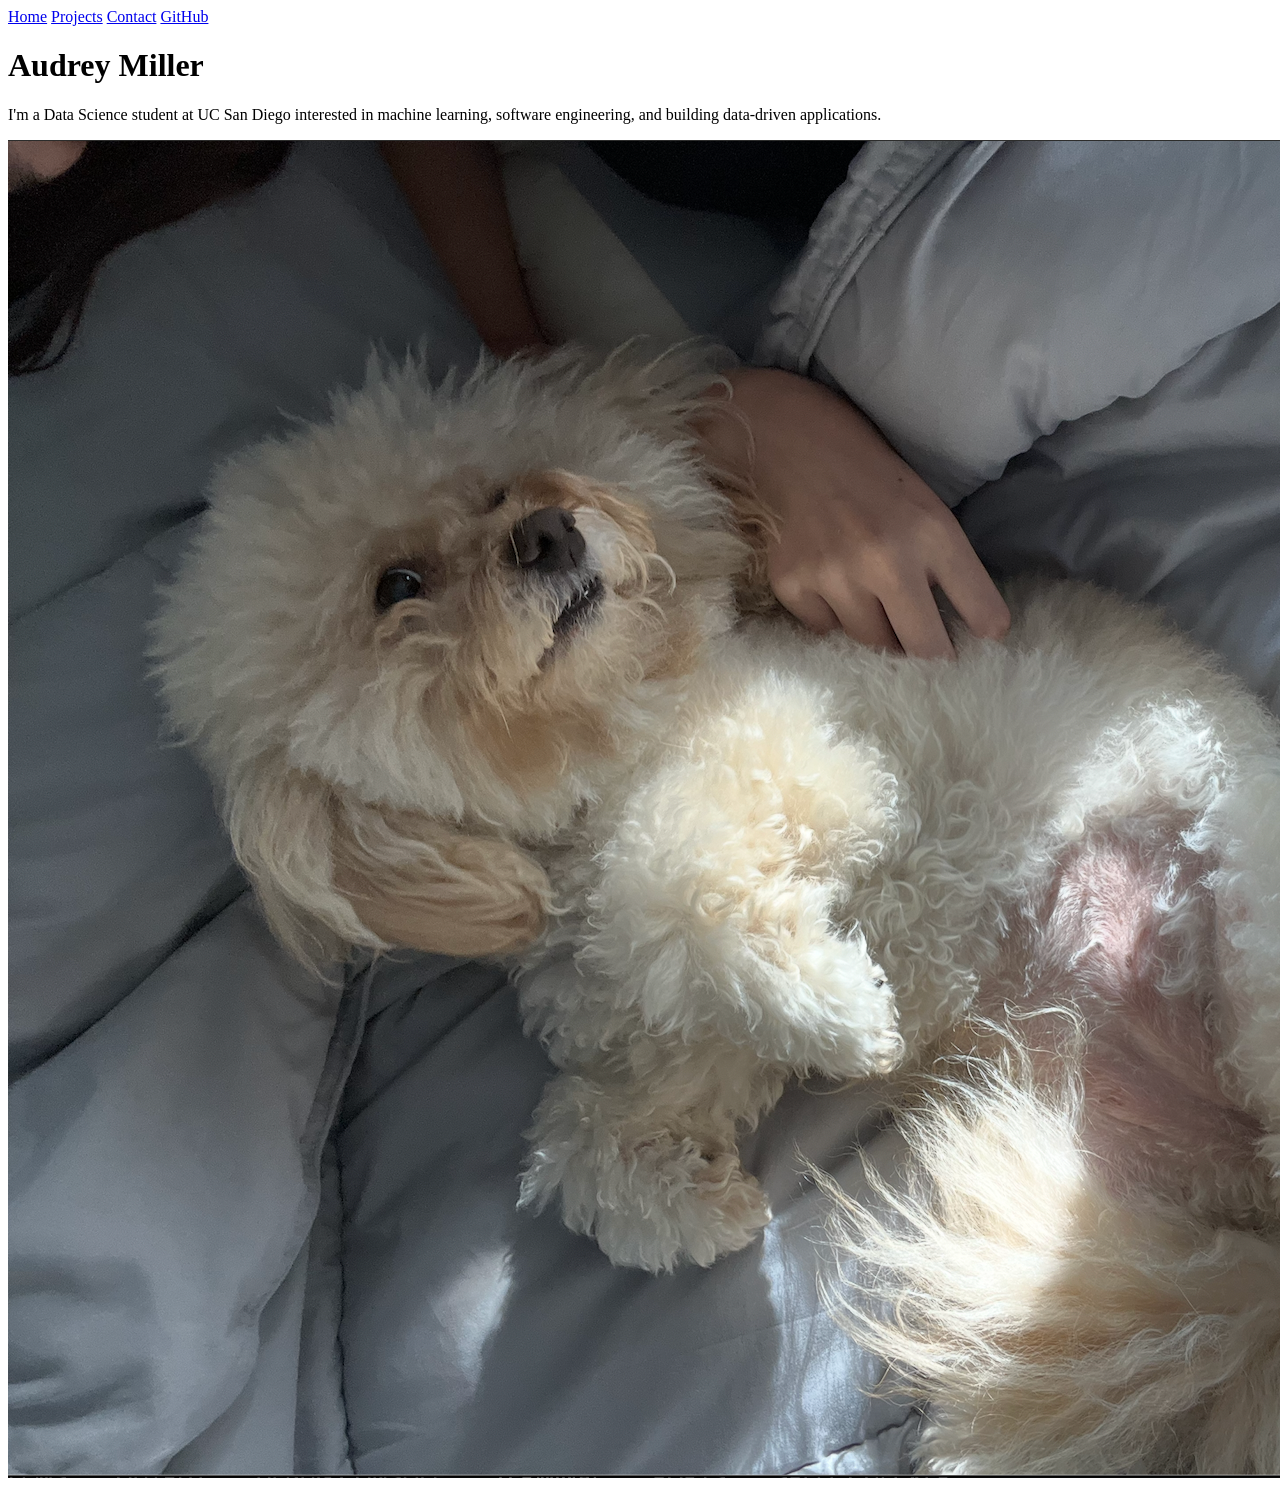
==== index.html @ 48028cb6 "Add projects and contact pages" ====
<!DOCTYPE html>
<html lang="en">
<head>
    <meta charset="UTF-8">
    <meta name="viewport" content="width=device-width, initial-scale=1.0">
    <title>Audrey Miller: Personal site and portfolio</title>
    <link rel="stylesheet" href="style.css">
</head>
<body>
    <nav>
    <a href="index.html">Home</a>
    <a href="projects/">Projects</a>
    <a href="contact/">Contact</a>
    <a href="https://github.com/audreymiller343" target="_blank">GitHub</a>
</nav>
    <h1>Audrey Miller</h1>
    <p>I'm a Data Science student at UC San Diego interested in machine learning, 
        software engineering, and building data-driven applications.</p>
    <img src="images/dog.png" alt="An image of my dog Lilly">
</body>
</html>
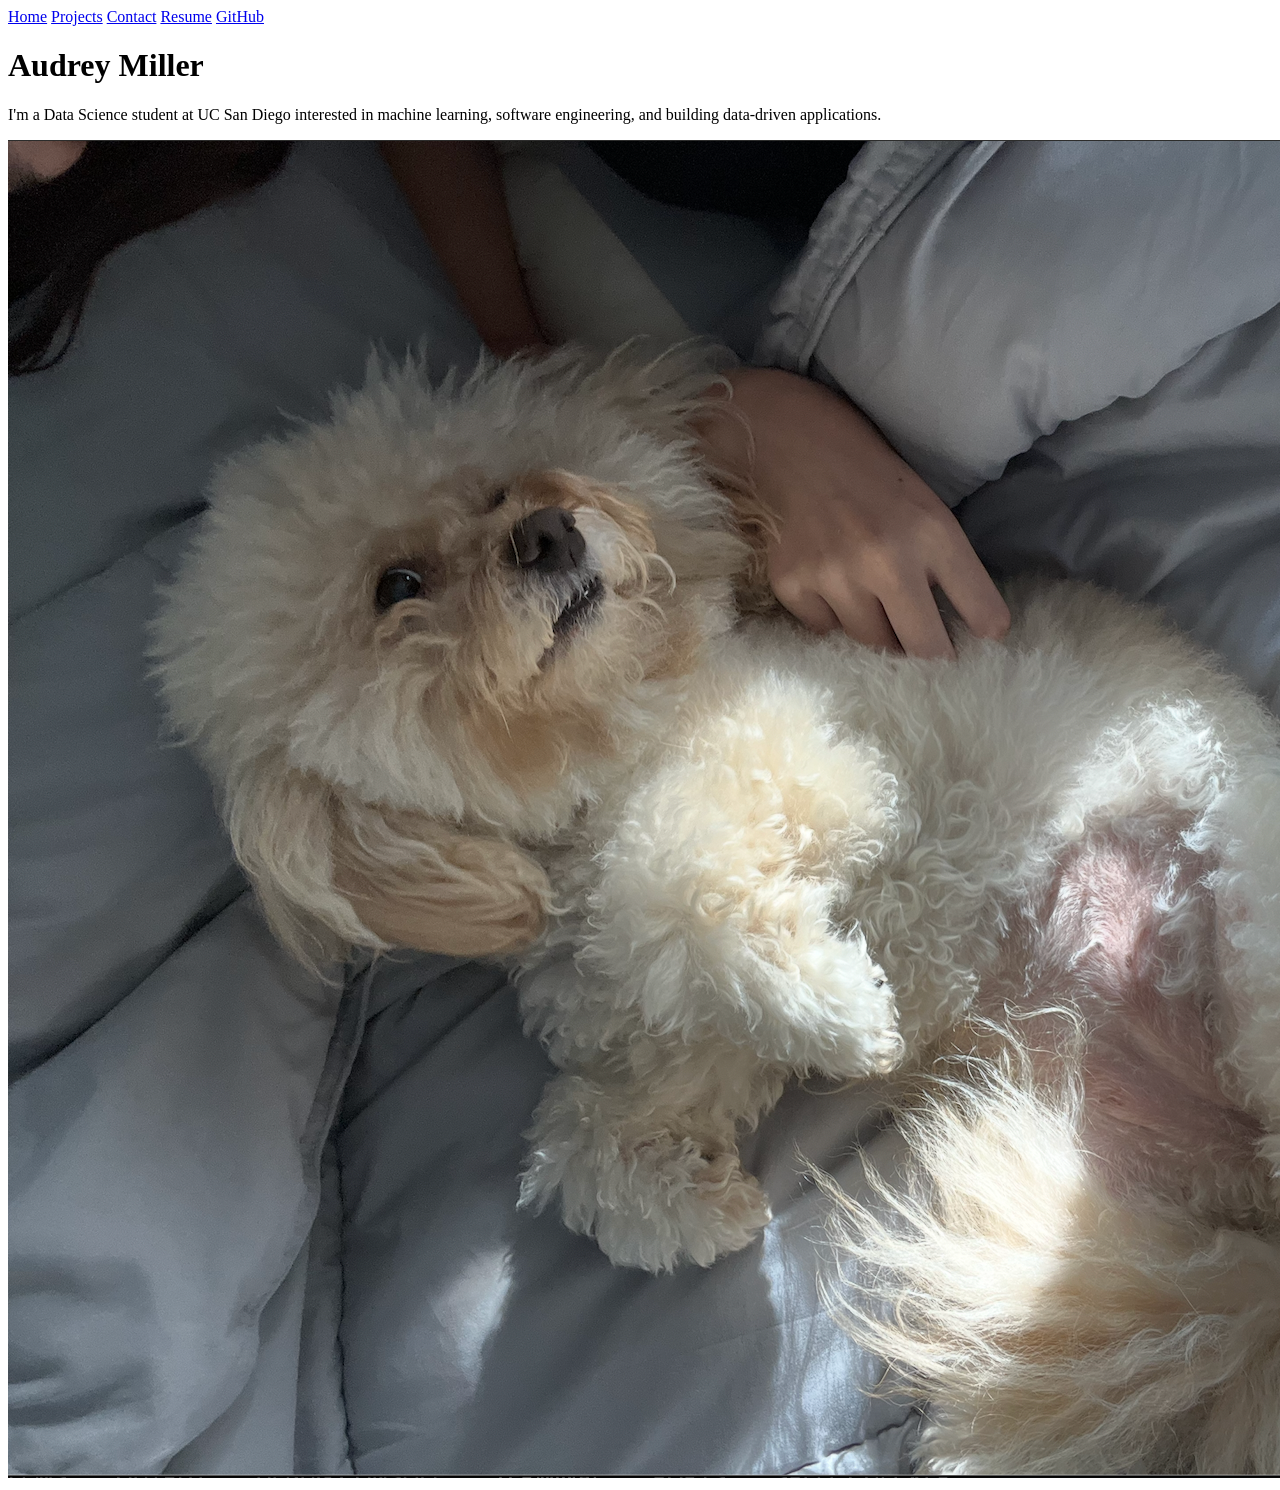
==== commit 45a7b734: "save resume" ====
--- a/index.html
+++ b/index.html
@@ -11,6 +11,7 @@
     <a href="index.html">Home</a>
     <a href="projects/">Projects</a>
     <a href="contact/">Contact</a>
+    <a href="resume/">Resume</a>
     <a href="https://github.com/audreymiller343" target="_blank">GitHub</a>
 </nav>
     <h1>Audrey Miller</h1>
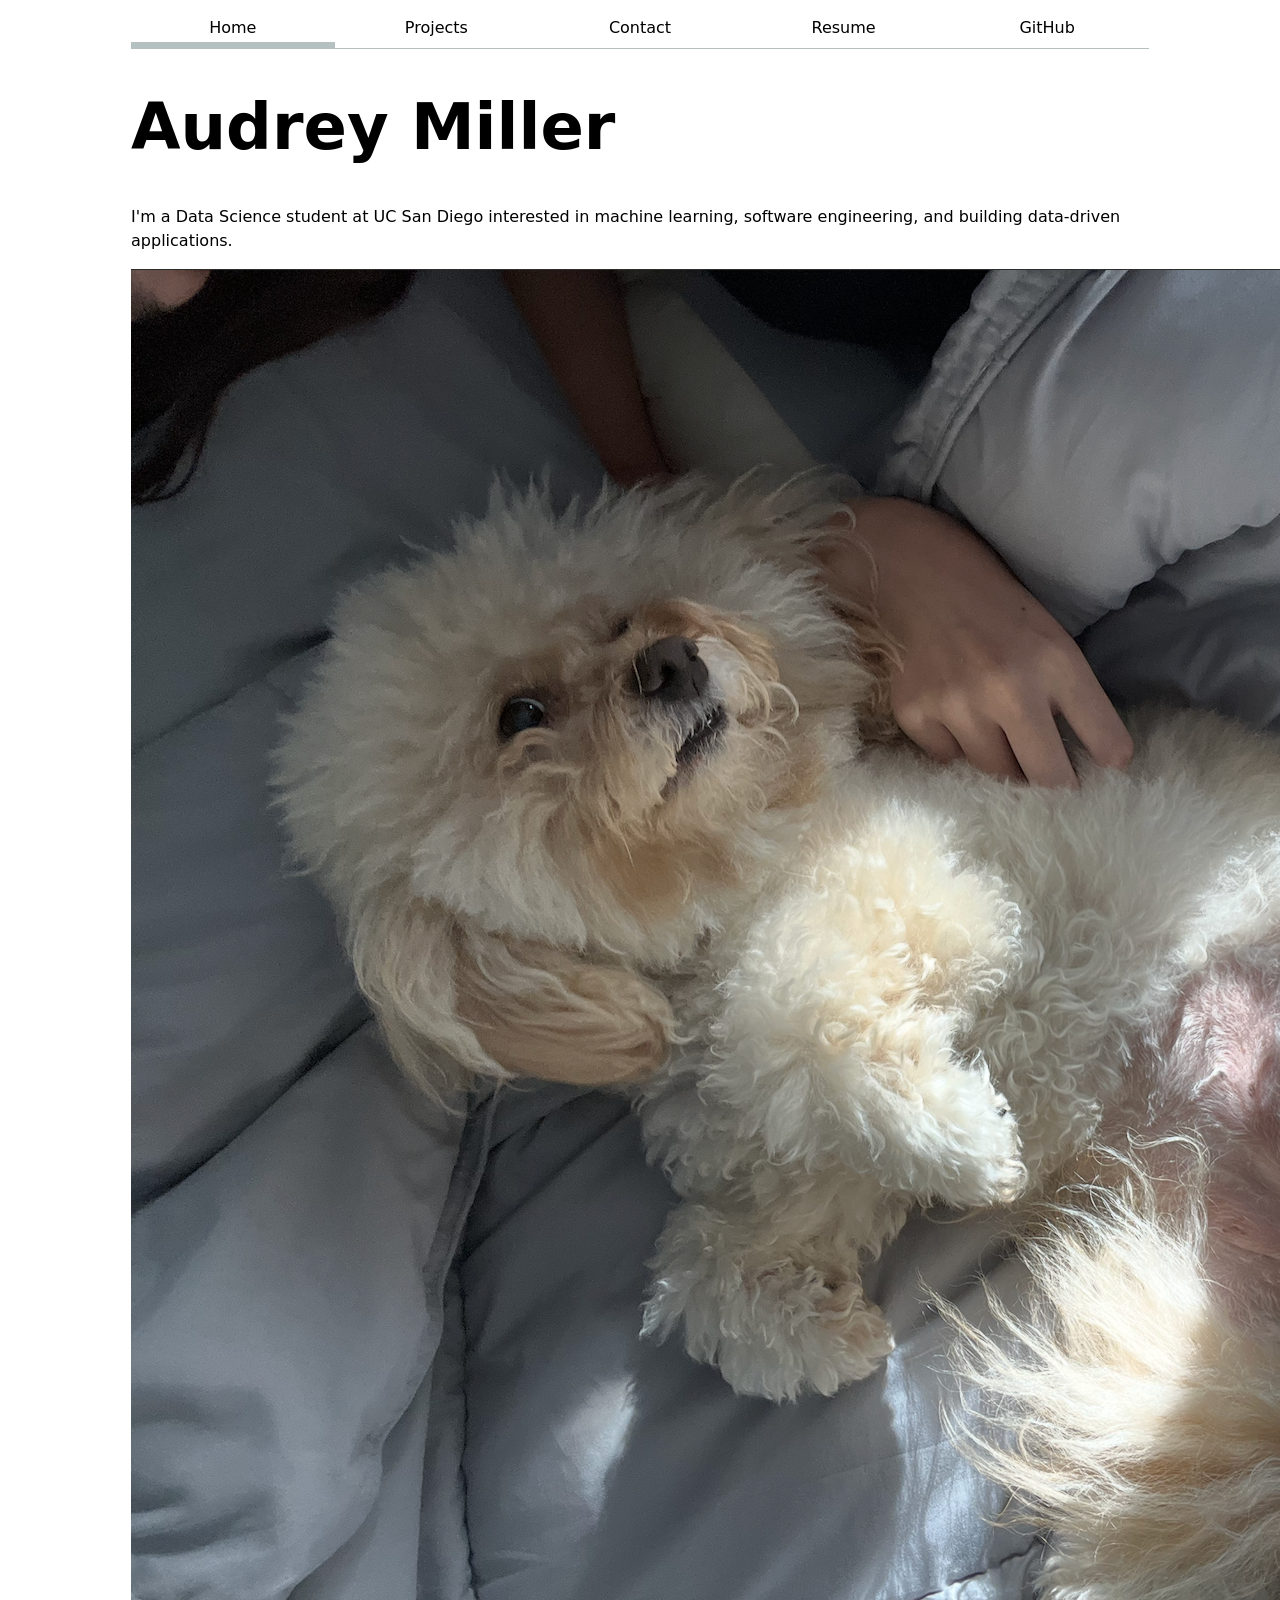
==== commit cc83b9ff: "Complete DSC 106 Lab 2 CSS styling" ====
--- a/index.html
+++ b/index.html
@@ -8,15 +8,17 @@
 </head>
 <body>
     <nav>
-    <a href="index.html">Home</a>
-    <a href="projects/">Projects</a>
-    <a href="contact/">Contact</a>
-    <a href="resume/">Resume</a>
-    <a href="https://github.com/audreymiller343" target="_blank">GitHub</a>
-</nav>
+        <a href="index.html" class="current">Home</a>
+        <a href="projects/">Projects</a>
+        <a href="contact/">Contact</a>
+        <a href="resume/">Resume</a>
+        <a href="https://github.com/audreymiller343" target="_blank">GitHub</a>
+    </nav>
+
     <h1>Audrey Miller</h1>
-    <p>I'm a Data Science student at UC San Diego interested in machine learning, 
+    <p>I'm a Data Science student at UC San Diego interested in machine learning,
         software engineering, and building data-driven applications.</p>
+
     <img src="images/dog.png" alt="An image of my dog Lilly">
 </body>
 </html>
--- a/style.css
+++ b/style.css
@@ -0,0 +1,102 @@
+
+html {
+    font: 100%/1.5 system-ui;
+    --color-accent: oklch(65% 50% 0);
+    accent-color: var(--color-accent);
+}
+
+body {
+    max-width: 100ch;
+    margin-inline: auto;
+    padding-inline: 1em;
+}
+
+
+nav ul,
+nav li {
+    display: contents;
+}
+
+nav {
+    display: flex;
+    margin-bottom: 1em;
+    border-bottom: 1px solid oklch(80% 3% 200);
+}
+
+nav a {
+    flex: 1;
+    text-decoration: none;
+    color: inherit;
+    text-align: center;
+    padding: 0.5em;
+}
+
+nav a.current {
+    border-bottom: 0.4em solid oklch(80% 3% 200);
+    padding-bottom: 0.1em;
+}
+
+nav a:hover {
+    border-bottom: 0.4em solid var(--color-accent);
+    padding-bottom: 0.1em;
+    background-color: oklch(from var(--color-accent) 95% 5% h);
+}
+
+
+input,
+textarea,
+button {
+    font: inherit;
+}
+
+form {
+    display: grid;
+    grid-template-columns: auto 1fr;
+    gap: 1em;
+}
+
+form label {
+    display: grid;
+    grid-template-columns: subgrid;
+    grid-column: 1 / -1;
+}
+
+form button {
+    grid-column: 1 / -1;
+}
+
+
+.projects {
+    display: grid;
+    grid-template-columns: repeat(auto-fill, minmax(15em, 1fr));
+    gap: 1em;
+}
+
+.projects article {
+    display: grid;
+    grid-template-rows: subgrid;
+    grid-row: span 3;
+}
+
+.projects h2 {
+    margin: 0;
+}
+
+.projects img {
+    width: 100%;
+}
+
+
+h1 {
+    font-size: 400%;
+}
+
+h1,
+h2,
+h3,
+h4,
+h5,
+h6 {
+    line-height: 1.1;
+    text-wrap: balance;
+}
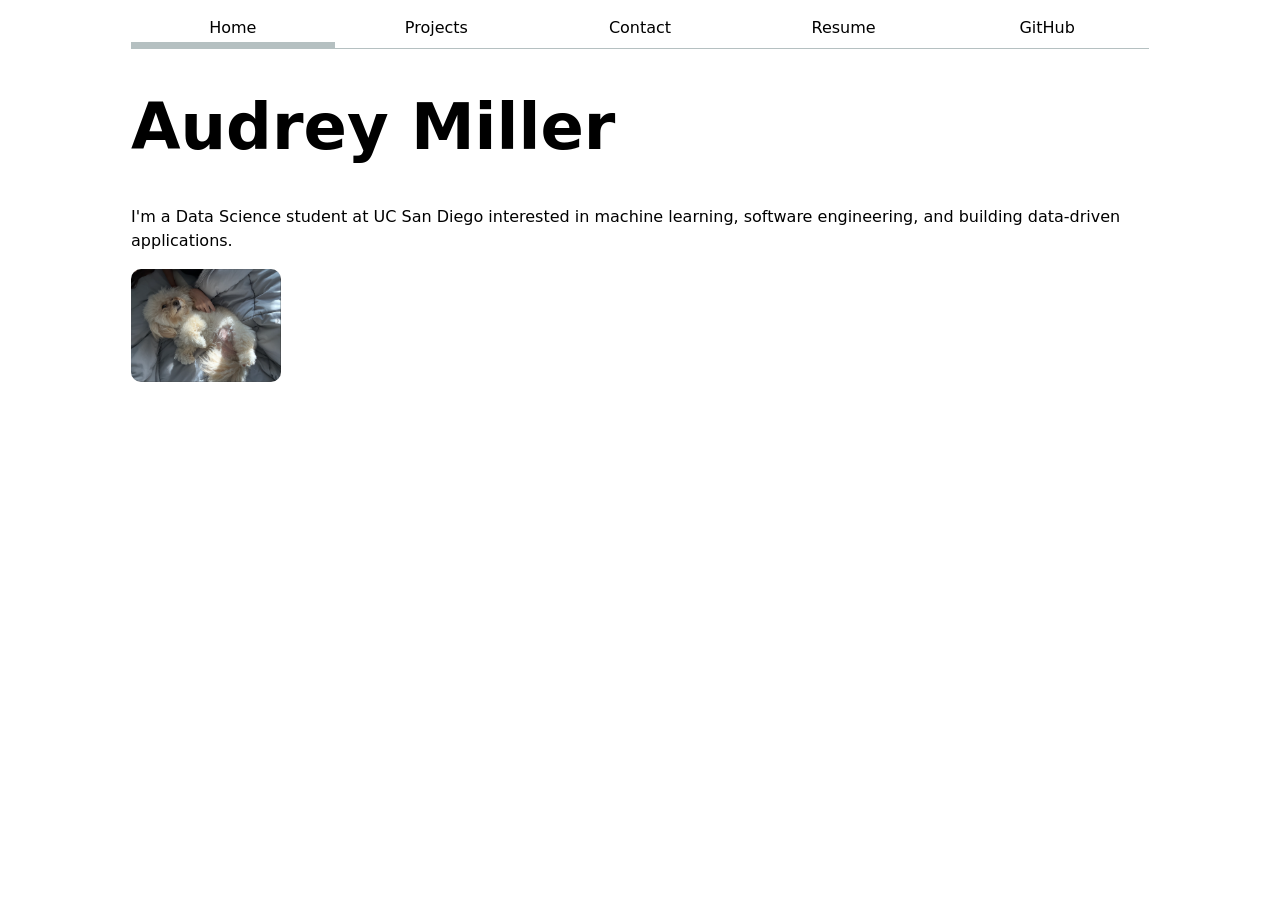
==== commit e467353c: "dog image" ====
--- a/index.html
+++ b/index.html
@@ -19,6 +19,6 @@
     <p>I'm a Data Science student at UC San Diego interested in machine learning,
         software engineering, and building data-driven applications.</p>
 
-    <img src="images/dog.png" alt="An image of my dog Lilly">
+    <img class="dog-image" src="images/dog.png" alt="An image of my dog Lilly">
 </body>
 </html>
--- a/style.css
+++ b/style.css
@@ -100,3 +100,84 @@
     line-height: 1.1;
     text-wrap: balance;
 }
+
+/* STEP 5: Resume styling */
+
+/* Resume header */
+.resume-header {
+    text-align: center;
+    margin-bottom: 2em;
+}
+
+.resume-header h1 {
+    margin-bottom: 0.2em;
+}
+
+.resume-header p {
+    color: #666;
+    font-size: 1.2em;
+}
+
+/* Resume sections */
+.resume-section {
+    margin-bottom: 2em;
+    padding: 1.5em;
+    border: 1px solid #ddd;
+    border-radius: 10px;
+    background-color: #fafafa;
+}
+
+.resume-section h2 {
+    border-bottom: 2px solid var(--color-accent);
+    padding-bottom: 0.4em;
+    margin-top: 0;
+}
+
+/* Individual experience and project entries */
+.resume-section article {
+    margin-bottom: 1.5em;
+}
+
+.resume-section article:last-child {
+    margin-bottom: 0;
+}
+
+.resume-section h3 {
+    margin-bottom: 0.4em;
+}
+
+.resume-section p {
+    margin-top: 0.4em;
+}
+
+/* Resume lists */
+.resume-section ul {
+    padding-left: 1.5em;
+}
+
+.resume-section li {
+    margin-bottom: 0.4em;
+}
+
+/* Skills */
+.skills-list {
+    display: flex;
+    flex-wrap: wrap;
+    gap: 0.7em;
+    list-style: none;
+    padding: 0;
+}
+
+.skills-list li {
+    background-color: oklch(from var(--color-accent) 95% 5% h);
+    border: 1px solid var(--color-accent);
+    border-radius: 20px;
+    padding: 0.4em 0.9em;
+    margin: 0;
+}
+.dog-image {
+    width: 150px;
+    max-width: 100%;
+    height: auto;
+    border-radius: 10px;
+}
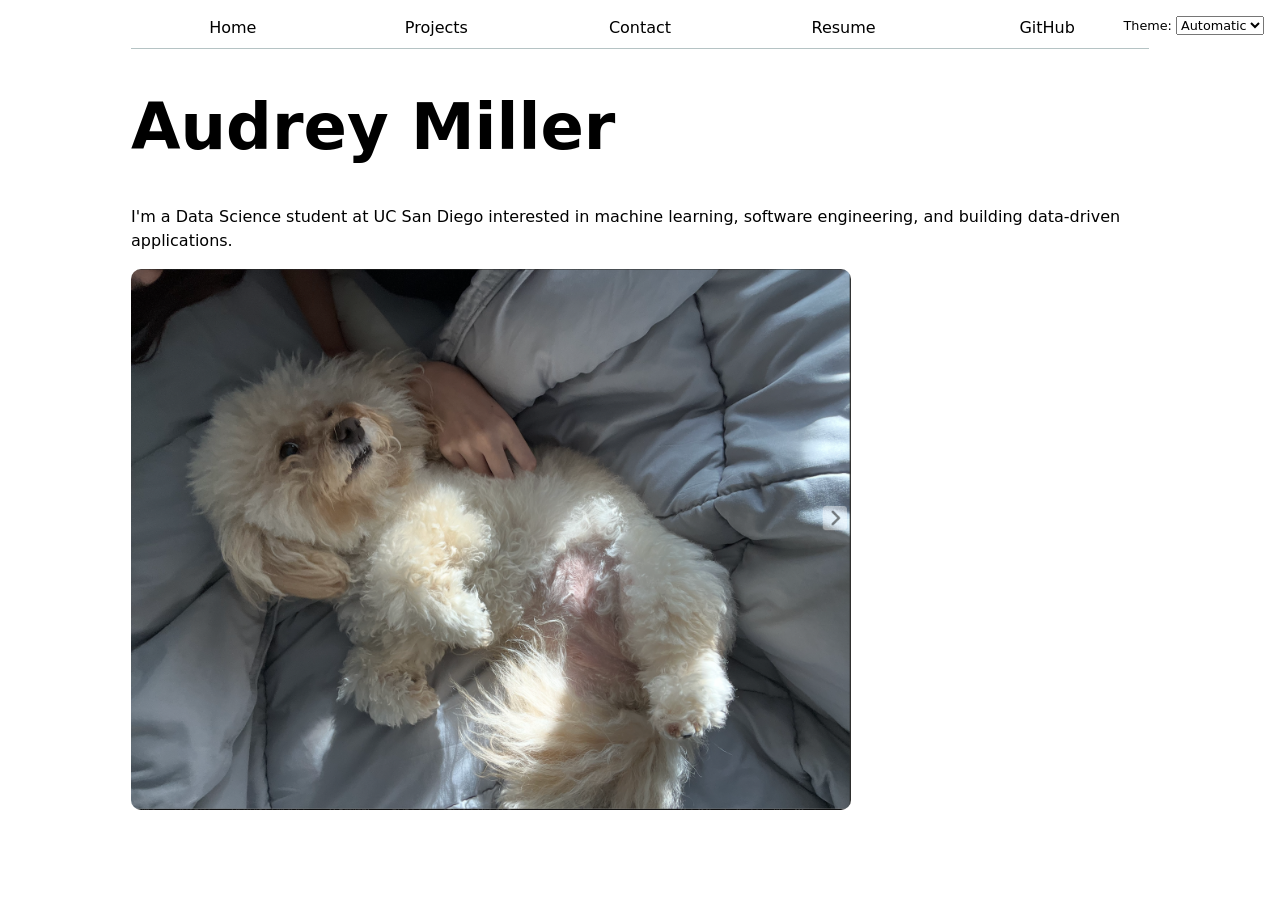
==== commit 920983f3: "Complete lab 3" ====
--- a/index.html
+++ b/index.html
@@ -5,15 +5,10 @@
     <meta name="viewport" content="width=device-width, initial-scale=1.0">
     <title>Audrey Miller: Personal site and portfolio</title>
     <link rel="stylesheet" href="style.css">
+    <script type="module" src="global.js"></script>
 </head>
 <body>
-    <nav>
-        <a href="index.html" class="current">Home</a>
-        <a href="projects/">Projects</a>
-        <a href="contact/">Contact</a>
-        <a href="resume/">Resume</a>
-        <a href="https://github.com/audreymiller343" target="_blank">GitHub</a>
-    </nav>
+
 
     <h1>Audrey Miller</h1>
     <p>I'm a Data Science student at UC San Diego interested in machine learning,
--- a/style.css
+++ b/style.css
@@ -3,6 +3,7 @@
     font: 100%/1.5 system-ui;
     --color-accent: oklch(65% 50% 0);
     accent-color: var(--color-accent);
+    color-scheme: light dark;
 }
 
 body {
@@ -11,16 +12,16 @@
     padding-inline: 1em;
 }
 
-
 nav ul,
 nav li {
     display: contents;
 }
 
 nav {
+    --border-color: oklch(50% 10% 200 / 40%);
     display: flex;
     margin-bottom: 1em;
-    border-bottom: 1px solid oklch(80% 3% 200);
+    border-bottom: 1px solid var(--border-color);
 }
 
 nav a {
@@ -32,20 +33,31 @@
 }
 
 nav a.current {
-    border-bottom: 0.4em solid oklch(80% 3% 200);
+    border-bottom: 0.4em solid var(--border-color);
     padding-bottom: 0.1em;
 }
 
 nav a:hover {
     border-bottom: 0.4em solid var(--color-accent);
     padding-bottom: 0.1em;
-    background-color: oklch(from var(--color-accent) 95% 5% h);
+    background-color: color-mix(in oklch, var(--color-accent), canvas 85%);
 }
 
+.color-scheme {
+    position: absolute;
+    top: 1rem;
+    right: 1rem;
+    font-size: 80%;
+}
+
+.color-scheme select {
+    font: inherit;
+}
 
 input,
 textarea,
-button {
+button,
+select {
     font: inherit;
 }
 
@@ -64,7 +76,6 @@
 form button {
     grid-column: 1 / -1;
 }
-
 
 .projects {
     display: grid;
@@ -86,7 +97,6 @@
     width: 100%;
 }
 
-
 h1 {
     font-size: 400%;
 }
@@ -101,9 +111,7 @@
     text-wrap: balance;
 }
 
-/* STEP 5: Resume styling */
 
-/* Resume header */
 .resume-header {
     text-align: center;
     margin-bottom: 2em;
@@ -114,17 +122,16 @@
 }
 
 .resume-header p {
-    color: #666;
+    color: color-mix(in oklch, canvastext, canvas 40%);
     font-size: 1.2em;
 }
 
-/* Resume sections */
 .resume-section {
     margin-bottom: 2em;
     padding: 1.5em;
-    border: 1px solid #ddd;
+    border: 1px solid color-mix(in oklch, canvastext, canvas 85%);
     border-radius: 10px;
-    background-color: #fafafa;
+    background-color: color-mix(in oklch, var(--color-accent), canvas 97%);
 }
 
 .resume-section h2 {
@@ -133,7 +140,6 @@
     margin-top: 0;
 }
 
-/* Individual experience and project entries */
 .resume-section article {
     margin-bottom: 1.5em;
 }
@@ -150,7 +156,6 @@
     margin-top: 0.4em;
 }
 
-/* Resume lists */
 .resume-section ul {
     padding-left: 1.5em;
 }
@@ -159,7 +164,6 @@
     margin-bottom: 0.4em;
 }
 
-/* Skills */
 .skills-list {
     display: flex;
     flex-wrap: wrap;
@@ -169,15 +173,16 @@
 }
 
 .skills-list li {
-    background-color: oklch(from var(--color-accent) 95% 5% h);
+    background-color: color-mix(in oklch, var(--color-accent), canvas 90%);
     border: 1px solid var(--color-accent);
     border-radius: 20px;
     padding: 0.4em 0.9em;
     margin: 0;
 }
+
 .dog-image {
-    width: 150px;
+    width: 720px;
     max-width: 100%;
     height: auto;
     border-radius: 10px;
-}+}
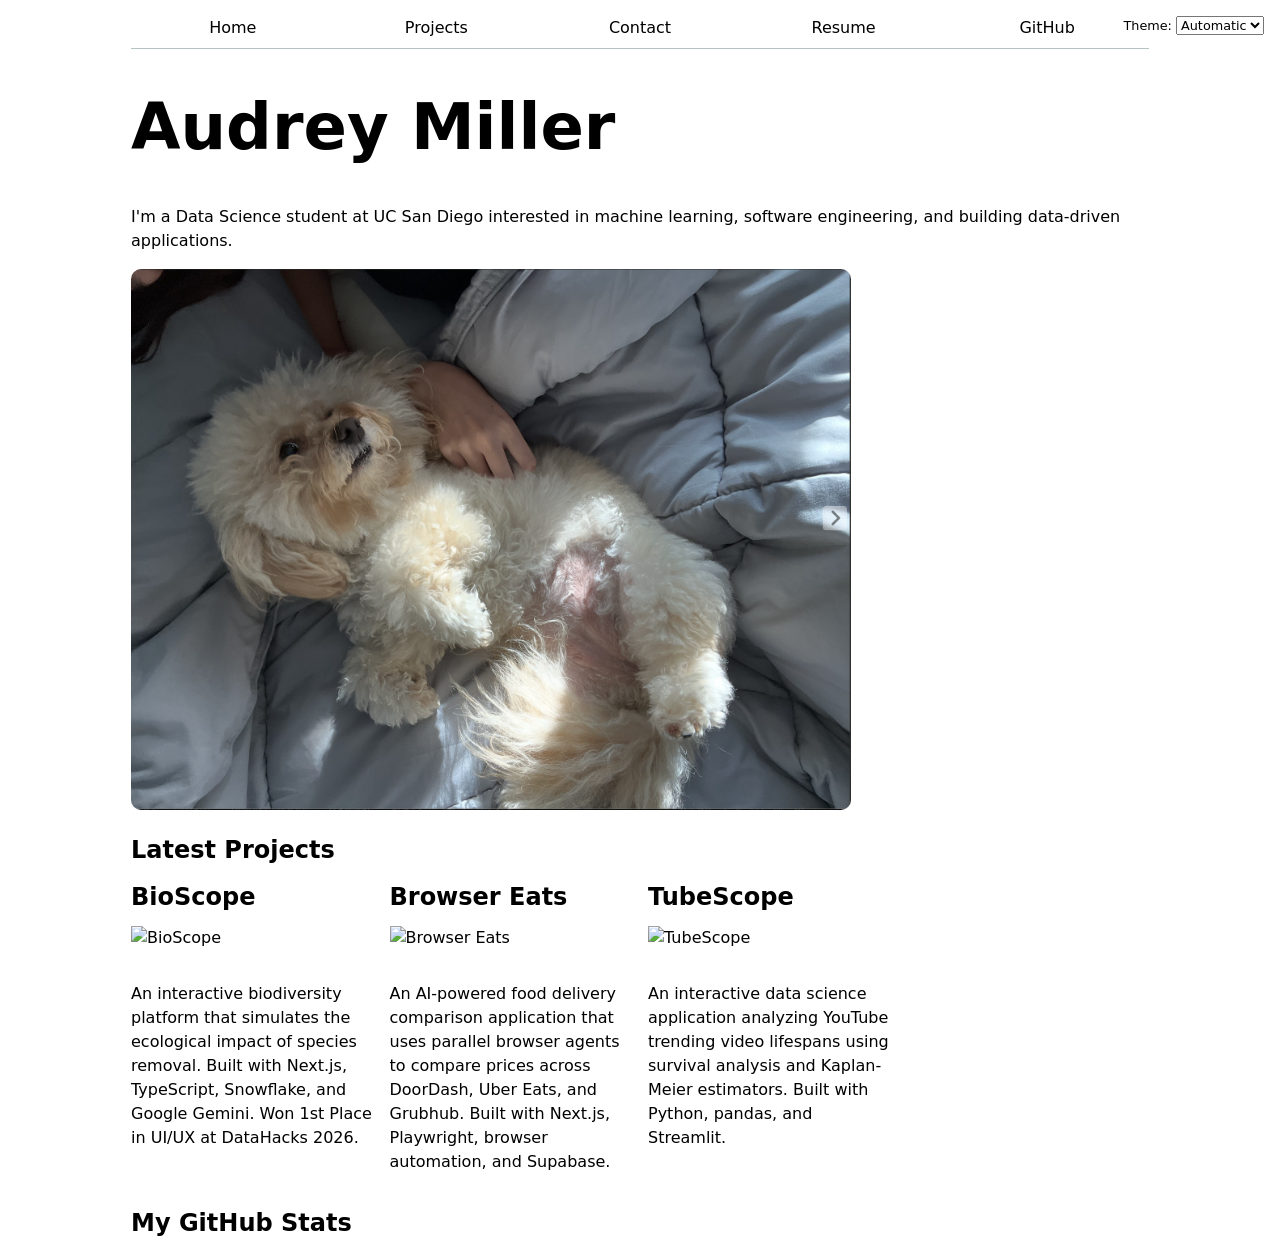
==== commit 4e0fb28e: "update portfolio" ====
--- a/index.html
+++ b/index.html
@@ -6,6 +6,7 @@
     <title>Audrey Miller: Personal site and portfolio</title>
     <link rel="stylesheet" href="style.css">
     <script type="module" src="global.js"></script>
+    <script src="index.js" type="module"></script>
 </head>
 <body>
 
@@ -15,5 +16,11 @@
         software engineering, and building data-driven applications.</p>
 
     <img class="dog-image" src="images/dog.png" alt="An image of my dog Lilly">
+    <h2>Latest Projects</h2>
+
+    <div class="projects"></div>
+    <h2>My GitHub Stats</h2>
+
+    <div id="profile-stats"></div>
 </body>
 </html>
--- a/style.css
+++ b/style.css
@@ -186,3 +186,20 @@
     height: auto;
     border-radius: 10px;
 }
+#profile-stats dl {
+    display: grid;
+    grid-template-columns: repeat(4, 1fr);
+    gap: 10px;
+    text-align: center;
+}
+
+#profile-stats dt {
+    grid-row: 1;
+    font-weight: bold;
+}
+
+#profile-stats dd {
+    grid-row: 2;
+    margin: 0;
+    font-size: 1.5rem;
+}
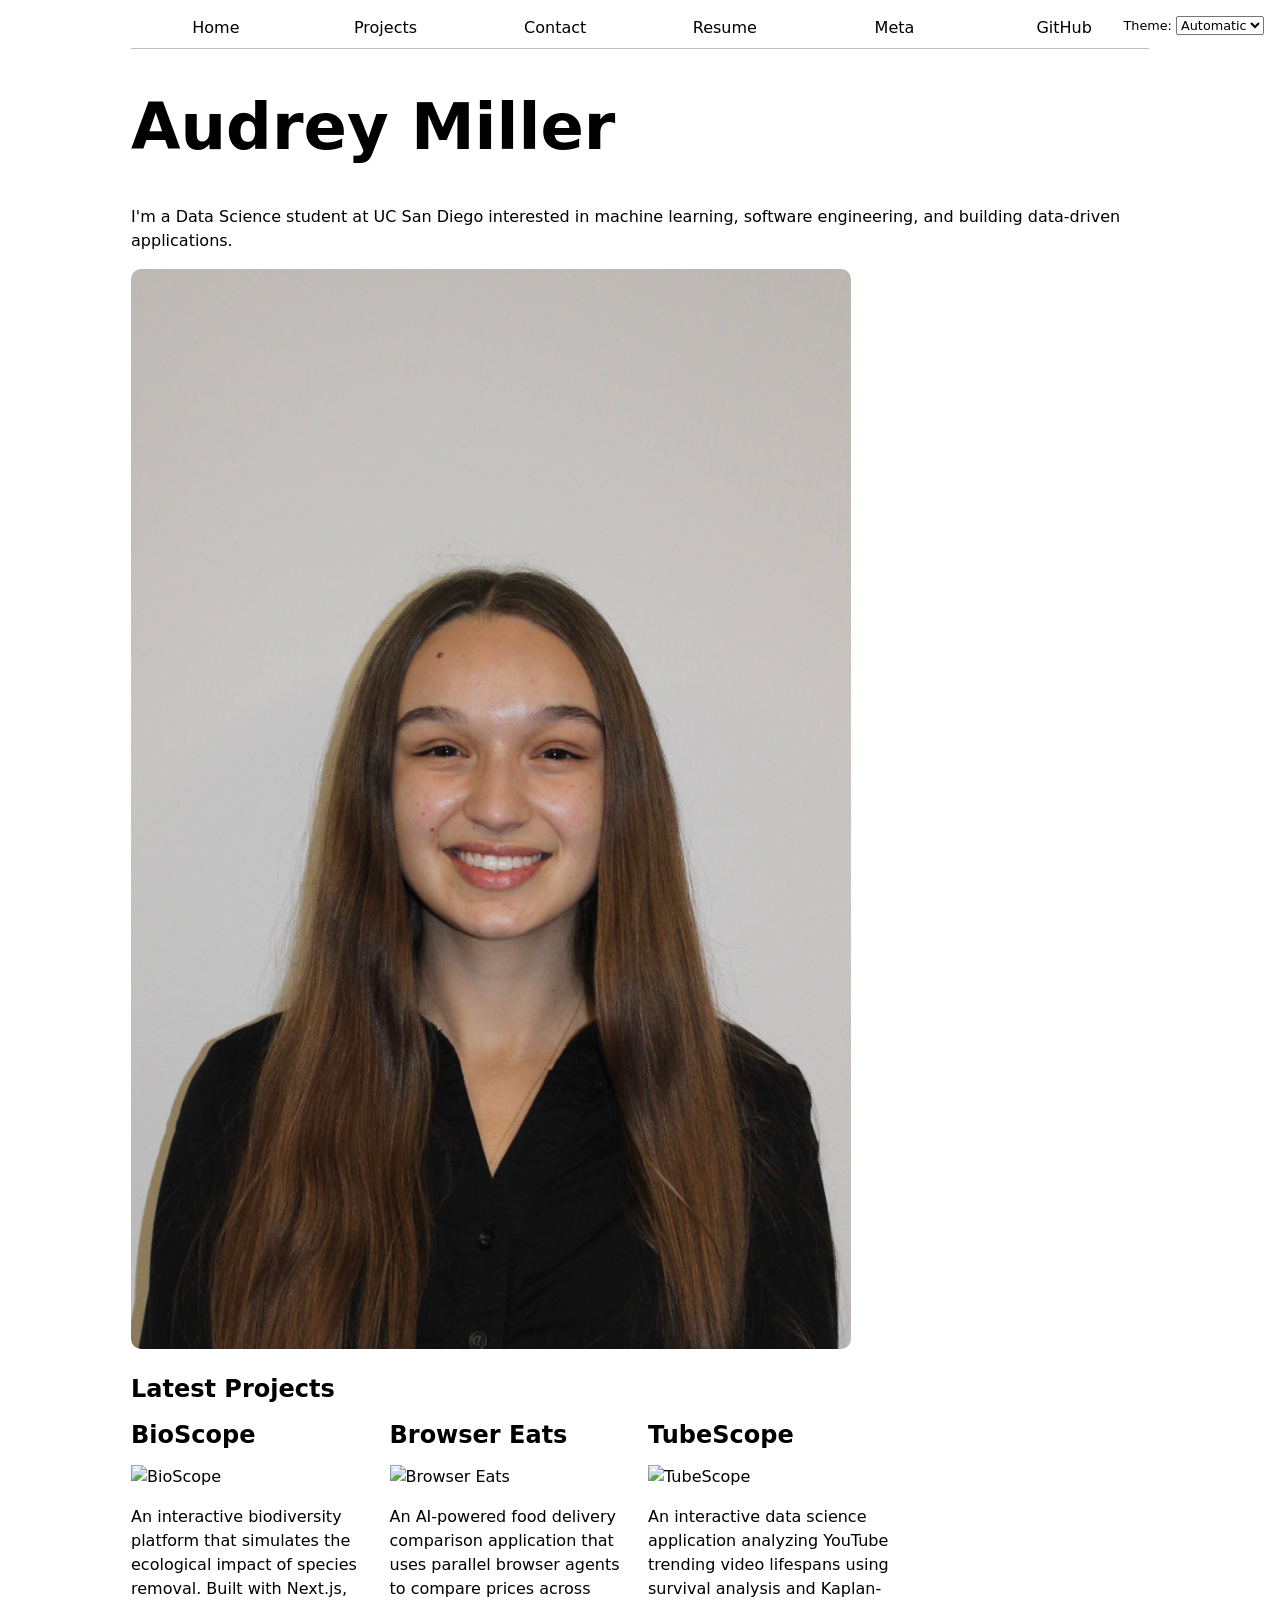
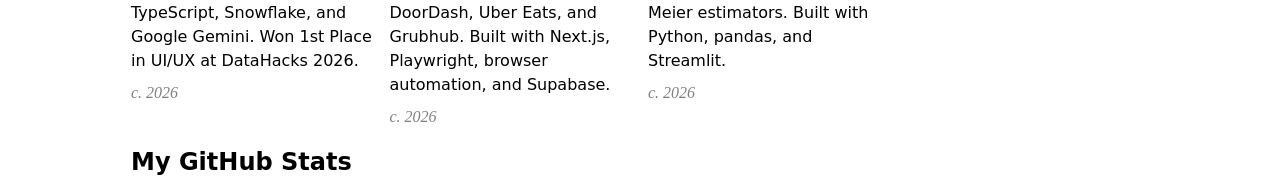
==== commit 86f8c702: "Update homepage profile image" ====
--- a/index.html
+++ b/index.html
@@ -15,7 +15,7 @@
     <p>I'm a Data Science student at UC San Diego interested in machine learning,
         software engineering, and building data-driven applications.</p>
 
-    <img class="dog-image" src="images/dog.png" alt="An image of my dog Lilly">
+    <img class="dog-image" src="images/me.png" alt="Audrey Miller">
     <h2>Latest Projects</h2>
 
     <div class="projects"></div>
--- a/style.css
+++ b/style.css
@@ -111,7 +111,6 @@
     text-wrap: balance;
 }
 
-
 .resume-header {
     text-align: center;
     margin-bottom: 2em;
@@ -160,10 +159,6 @@
     padding-left: 1.5em;
 }
 
-.resume-section li {
-    margin-bottom: 0.4em;
-}
-
 .skills-list {
     display: flex;
     flex-wrap: wrap;
@@ -186,6 +181,7 @@
     height: auto;
     border-radius: 10px;
 }
+
 #profile-stats dl {
     display: grid;
     grid-template-columns: repeat(4, 1fr);
@@ -202,4 +198,243 @@
     grid-row: 2;
     margin: 0;
     font-size: 1.5rem;
-}+}
+
+.project-info {
+    display: flex;
+    flex-direction: column;
+    gap: 0.5em;
+}
+
+.project-info p {
+    margin: 0;
+}
+
+.project-year {
+    color: gray;
+    font-family: Baskerville, serif;
+    font-variant-numeric: oldstyle-nums;
+    font-style: italic;
+}
+
+#projects-pie-plot {
+    max-width: 20em;
+    margin-block: 2em;
+    overflow: visible;
+}
+
+.legend {
+    display: grid;
+    grid-template-columns: repeat(auto-fill, minmax(9em, 1fr));
+    gap: 1em;
+    padding: 1em;
+    border: 1px solid #ddd;
+    border-radius: 8px;
+    list-style: none;
+}
+
+.legend-item {
+    display: flex;
+    align-items: center;
+    gap: 0.5em;
+    cursor: pointer;
+}
+
+.swatch {
+    display: inline-block;
+    width: 1em;
+    height: 1em;
+    background-color: var(--color);
+    border-radius: 4px;
+    flex-shrink: 0;
+}
+
+.chart-container {
+    display: flex;
+    align-items: center;
+    gap: 2em;
+    flex-wrap: wrap;
+}
+
+.chart-container .legend {
+    flex: 1;
+    min-width: 200px;
+}
+
+#projects-pie-plot path {
+    transition: opacity 300ms;
+    cursor: pointer;
+}
+
+#projects-pie-plot:has(path:hover) path:not(:hover) {
+    opacity: 0.5;
+}
+
+#projects-pie-plot path.selected {
+    fill: #e83e8c;
+}
+
+.legend-item.selected {
+    --color: #e83e8c !important;
+    font-weight: bold;
+}
+
+#stats {
+    margin: 2rem 0 3rem;
+}
+
+#stats dl.stats {
+    display: grid;
+    grid-auto-flow: column;
+    grid-template-rows: auto auto;
+    grid-auto-columns: minmax(0, 1fr);
+    gap: 0.5rem 1.5rem;
+    margin: 0;
+    padding: 1rem 0;
+}
+
+#stats dl.stats dt {
+    grid-row: 1;
+    color: color-mix(in oklch, canvastext, canvas 45%);
+    font-size: 0.8rem;
+    font-weight: 400;
+    text-transform: uppercase;
+    margin: 0;
+}
+
+#stats dl.stats dd {
+    grid-row: 2;
+    font-size: clamp(1.5rem, 3vw, 2.5rem);
+    font-weight: 400;
+    margin: 0;
+    overflow-wrap: anywhere;
+}
+
+.gridlines line {
+    stroke: currentColor;
+    stroke-opacity: 0.12;
+}
+
+.gridlines path {
+    display: none;
+}
+
+.dots circle {
+    transition: transform 200ms;
+    transform-origin: center;
+    transform-box: fill-box;
+    cursor: pointer;
+}
+
+.dots circle:hover {
+    transform: scale(1.5);
+}
+
+dl.info {
+    display: grid;
+    grid-template-columns: auto 1fr;
+    gap: 0.5rem 1rem;
+    margin: 0;
+    transition-duration: 200ms;
+    transition-property: opacity, visibility;
+}
+
+dl.info dt {
+    color: #64748b;
+    font-size: 0.9rem;
+    font-weight: 500;
+}
+
+dl.info dd {
+    margin: 0;
+    overflow-wrap: anywhere;
+    font-weight: 600;
+}
+
+.tooltip {
+    position: fixed;
+    top: 1em;
+    left: 1em;
+    z-index: 1000;
+    max-width: 320px;
+    padding: 1rem 1.25rem;
+    background: rgba(255, 255, 255, 0.96);
+    color: #1e293b;
+    border: 1px solid #e2e8f0;
+    border-radius: 12px;
+    box-shadow: 0 8px 24px rgba(0, 0, 0, 0.15);
+    backdrop-filter: blur(8px);
+    pointer-events: none;
+}
+
+#commit-tooltip[hidden] {
+    display: none;
+    opacity: 0;
+    visibility: hidden;
+}
+
+#commit-tooltip:not([hidden]) {
+    display: grid;
+    opacity: 1;
+    visibility: visible;
+}
+
+@media (max-width: 700px) {
+    h1 {
+        font-size: 300%;
+    }
+
+    #stats dl.stats {
+        grid-auto-flow: row;
+        grid-template-columns: repeat(2, minmax(0, 1fr));
+        grid-template-rows: none;
+        gap: 0.75rem 1rem;
+    }
+
+    #stats dl.stats dt,
+    #stats dl.stats dd {
+        grid-row: auto;
+    }
+}
+
+#chart .dots circle.selected {
+    fill: #ff6b6b;
+    stroke: #c53030;
+    stroke-width: 1.5px;
+}
+
+#chart .brush .selection {
+    fill: #60a5fa;
+    fill-opacity: 0.15;
+    stroke: #2563eb;
+    stroke-width: 1.5px;
+    stroke-dasharray: 5 3;
+}
+
+#chart .brush .overlay {
+    cursor: crosshair;
+}
+
+#language-breakdown {
+    display: grid;
+    grid-template-columns: minmax(100px, 1fr) 2fr;
+    gap: 0.75rem 1.5rem;
+    margin: 1.5rem 0;
+    padding: 1.5rem;
+    border: 1px solid color-mix(in oklch, canvastext, canvas 85%);
+    border-radius: 12px;
+}
+
+#language-breakdown:empty {
+    display: none;
+}
+
+#language-breakdown dt {
+    font-weight: 600;
+    color: color-mix(in oklch, canvastext, canvas 25%);
+}
+
+#language-breakdown dd {
+    margin: 0;
+    font-variant-numeric: tabular-nums;
+}
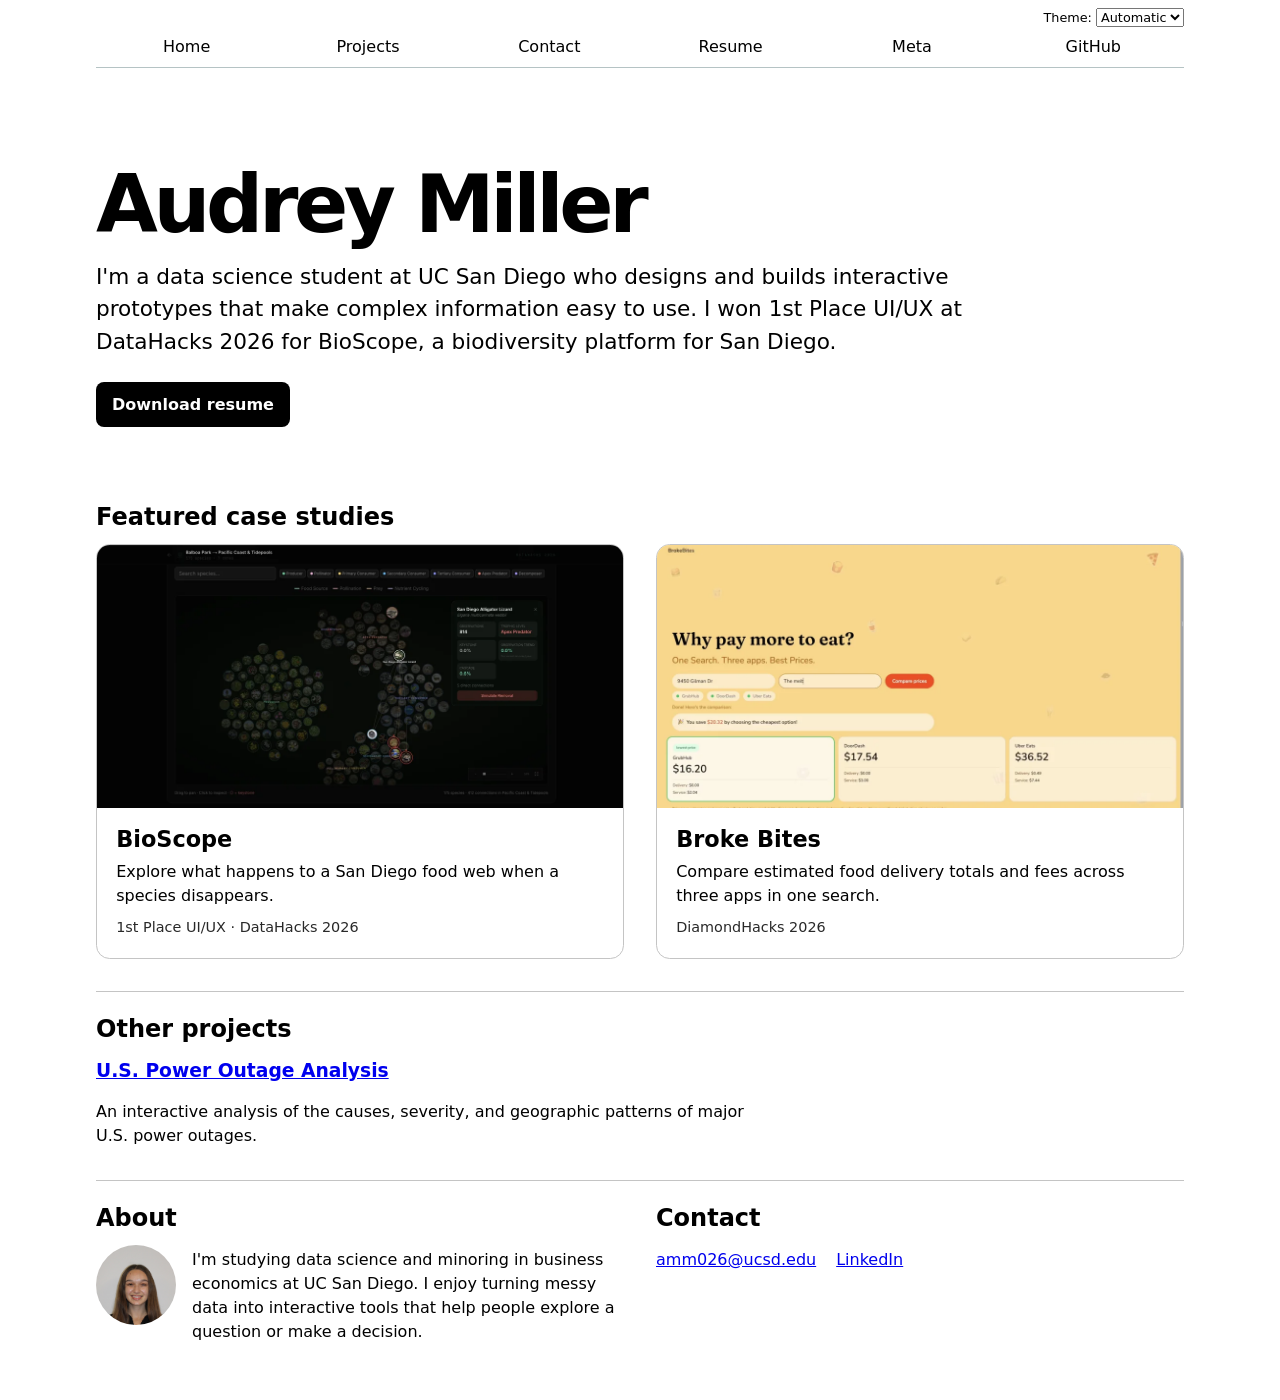
==== commit 5319d527: "Feature BioScope and Broke Bites case studies" ====
--- a/index.html
+++ b/index.html
@@ -3,24 +3,64 @@
 <head>
     <meta charset="UTF-8">
     <meta name="viewport" content="width=device-width, initial-scale=1.0">
-    <title>Audrey Miller: Personal site and portfolio</title>
+    <title>Audrey Miller | Portfolio</title>
     <link rel="stylesheet" href="style.css">
     <script type="module" src="global.js"></script>
-    <script src="index.js" type="module"></script>
 </head>
-<body>
+<body class="portfolio-page">
+    <main>
+        <header class="portfolio-intro">
+            <h1>Audrey Miller</h1>
+            <p>I'm a data science student at UC San Diego who designs and builds interactive prototypes that make complex information easy to use. I won 1st Place UI/UX at DataHacks 2026 for BioScope, a biodiversity platform for San Diego.</p>
+            <a class="resume-button" href="resume/audrey-miller-resume.pdf" download>Download resume</a>
+        </header>
 
+        <section aria-labelledby="featured-heading">
+            <h2 id="featured-heading">Featured case studies</h2>
+            <div class="featured-work">
+                <article>
+                    <a class="case-card" href="projects/bioscope/">
+                        <img src="images/bioscope-preview.webp" width="1100" height="535" alt="BioScope food-web graph with the San Diego alligator lizard selected">
+                        <div>
+                            <h3>BioScope</h3>
+                            <p>Explore what happens to a San Diego food web when a species disappears.</p>
+                            <p class="case-context">1st Place UI/UX · DataHacks 2026</p>
+                        </div>
+                    </a>
+                </article>
+                <article>
+                    <a class="case-card" href="projects/broke-bites/">
+                        <img src="images/broke_bites-preview.webp" width="1100" height="568" alt="Broke Bites price comparison highlighting the lowest estimate across three delivery apps">
+                        <div>
+                            <h3>Broke Bites</h3>
+                            <p>Compare estimated food delivery totals and fees across three apps in one search.</p>
+                            <p class="case-context">DiamondHacks 2026</p>
+                        </div>
+                    </a>
+                </article>
+            </div>
+        </section>
 
-    <h1>Audrey Miller</h1>
-    <p>I'm a Data Science student at UC San Diego interested in machine learning,
-        software engineering, and building data-driven applications.</p>
+        <section aria-labelledby="other-heading">
+            <h2 id="other-heading">Other projects</h2>
+            <h3><a href="https://audreymiller343.github.io/Power-Outage-Analysis/">U.S. Power Outage Analysis</a></h3>
+            <p>An interactive analysis of the causes, severity, and geographic patterns of major U.S. power outages.</p>
+        </section>
 
-    <img class="dog-image" src="images/me.png" alt="Audrey Miller">
-    <h2>Latest Projects</h2>
-
-    <div class="projects"></div>
-    <h2>My GitHub Stats</h2>
-
-    <div id="profile-stats"></div>
+        <footer class="portfolio-footer">
+            <section aria-labelledby="about-heading">
+                <h2 id="about-heading">About</h2>
+                <img class="about-photo" src="images/me.png" alt="Audrey Miller" loading="lazy">
+                <p>I'm studying data science and minoring in business economics at UC San Diego. I enjoy turning messy data into interactive tools that help people explore a question or make a decision.</p>
+            </section>
+            <section aria-labelledby="contact-heading">
+                <h2 id="contact-heading">Contact</h2>
+                <ul class="portfolio-links">
+                    <li><a href="mailto:amm026@ucsd.edu">amm026@ucsd.edu</a></li>
+                    <li><a href="https://www.linkedin.com/in/audrey-miller-409a46386">LinkedIn</a></li>
+                </ul>
+            </section>
+        </footer>
+    </main>
 </body>
 </html>
--- a/style.css
+++ b/style.css
@@ -176,7 +176,7 @@
 }
 
 .dog-image {
-    width: 720px;
+    width: 360px;
     max-width: 100%;
     height: auto;
     border-radius: 10px;
@@ -290,7 +290,9 @@
     grid-auto-columns: minmax(0, 1fr);
     gap: 0.5rem 1.5rem;
     margin: 0;
-    padding: 1rem 0;
+    padding: 1rem;
+    border: 1px solid color-mix(in oklch, CanvasText 20%, Canvas);
+    border-radius: 0.5rem;
 }
 
 #stats dl.stats dt {
@@ -320,10 +322,14 @@
 }
 
 .dots circle {
-    transition: transform 200ms;
+    transition: transform 200ms, cx 200ms, r 200ms;
     transform-origin: center;
     transform-box: fill-box;
     cursor: pointer;
+
+    @starting-style {
+        r: 0;
+    }
 }
 
 .dots circle:hover {
@@ -397,12 +403,6 @@
     }
 }
 
-#chart .dots circle.selected {
-    fill: #ff6b6b;
-    stroke: #c53030;
-    stroke-width: 1.5px;
-}
-
 #chart .brush .selection {
     fill: #60a5fa;
     fill-opacity: 0.15;
@@ -438,3 +438,318 @@
     margin: 0;
     font-variant-numeric: tabular-nums;
 }
+
+#commit-filter {
+    display: flex;
+    flex-wrap: wrap;
+    align-items: baseline;
+    gap: 0.5rem 0.75rem;
+    margin-bottom: 1rem;
+}
+
+#commit-filter input {
+    flex: 1;
+    min-width: 8rem;
+}
+
+#commit-filter time {
+    margin-left: auto;
+    font-variant-numeric: tabular-nums;
+}
+
+#play-history {
+    font: inherit;
+    padding: 0.25rem 0.75rem;
+    border: 1px solid currentColor;
+    border-radius: 0.4rem;
+    background: color-mix(in oklch, var(--color-accent) 15%, Canvas);
+    cursor: pointer;
+}
+
+.files-note {
+    color: color-mix(in oklch, CanvasText 75%, Canvas);
+}
+
+#files {
+    display: grid;
+    grid-template-columns: minmax(0, 1fr) minmax(0, 4fr);
+    gap: 0.75rem;
+}
+
+#files > div {
+    grid-column: 1 / -1;
+    display: grid;
+    grid-template-columns: subgrid;
+}
+
+#files dt {
+    grid-column: 1;
+    overflow-wrap: anywhere;
+}
+
+#files small {
+    display: block;
+    opacity: 0.65;
+}
+
+#files dd {
+    grid-column: 2;
+    display: flex;
+    flex-wrap: wrap;
+    align-items: start;
+    align-content: start;
+    gap: 0.15em;
+    padding-top: 0.6em;
+    margin: 0;
+}
+
+.loc {
+    width: 0.5em;
+    aspect-ratio: 1;
+    background: var(--color);
+    border-radius: 50%;
+}
+
+#scrolly-1 {
+    display: grid;
+    grid-template-columns: minmax(0, 2fr) minmax(0, 3fr);
+    gap: 2rem;
+}
+
+#scatter-story .step {
+    padding-block: 28vh;
+}
+
+#scatter-story .step:first-child {
+    padding-top: 10vh;
+}
+
+#scatter-story .step p {
+    margin: 0 0 0.5rem;
+}
+
+#scatter-plot {
+    position: sticky;
+    top: 0;
+    align-self: start;
+    min-height: 50vh;
+    padding-top: 1rem;
+}
+
+#chart .tick text {
+    font-size: 17px;
+}
+
+#chart .dots circle.current {
+    stroke: var(--color-accent);
+    stroke-width: 3px;
+}
+
+#chart .dots circle.selected {
+    fill: #ff6b6b;
+    stroke: #c53030;
+    stroke-width: 1.5px;
+}
+
+#files .loc:not(.current) {
+    opacity: 0.55;
+}
+
+#files .loc.current {
+    outline: 1px solid var(--color);
+    outline-offset: 1px;
+}
+
+@media (max-width: 700px) {
+    .meta-page nav {
+        flex-wrap: wrap;
+    }
+
+    #scrolly-1 {
+        grid-template-columns: minmax(0, 1fr);
+    }
+
+    #scatter-plot {
+        grid-row: 1;
+        z-index: 1;
+        min-height: 0;
+        background: Canvas;
+    }
+}
+
+.portfolio-page {
+    --portfolio-line: color-mix(in oklch, CanvasText 18%, Canvas);
+    --portfolio-muted: color-mix(in oklch, CanvasText 72%, Canvas);
+    max-width: 68rem;
+    padding-inline: clamp(1rem, 4vw, 2.5rem);
+}
+
+.portfolio-page > nav {
+    flex-wrap: wrap;
+}
+
+.portfolio-page > .color-scheme {
+    display: block;
+    position: static;
+    text-align: right;
+}
+
+.portfolio-page h1 {
+    margin: 0 0 0.75rem;
+    font-size: clamp(2.75rem, 8vw, 5rem);
+    letter-spacing: -0.055em;
+}
+
+.portfolio-page h2 {
+    margin: 0 0 0.85rem;
+}
+
+.portfolio-page p {
+    max-width: 65ch;
+}
+
+.portfolio-intro {
+    padding-block: clamp(2.25rem, 6vw, 5rem);
+}
+
+.portfolio-intro p,
+.case-study header p {
+    margin: 0 0 1.5rem;
+    font-size: clamp(1.125rem, 2vw, 1.35rem);
+}
+
+.resume-button {
+    display: inline-block;
+    border-radius: 0.5rem;
+    padding: 0.65rem 1rem;
+    background: CanvasText;
+    color: Canvas;
+    font-weight: 650;
+    text-decoration: none;
+}
+
+.resume-button:hover,
+.case-card:hover h3 {
+    text-decoration: underline;
+}
+
+.featured-work,
+.portfolio-footer {
+    display: grid;
+    grid-template-columns: repeat(2, minmax(0, 1fr));
+    gap: clamp(1rem, 3vw, 2rem);
+}
+
+.case-card {
+    display: block;
+    height: 100%;
+    box-sizing: border-box;
+    border: 1px solid var(--portfolio-line);
+    border-radius: 0.85rem;
+    overflow: hidden;
+    color: inherit;
+    text-decoration: none;
+}
+
+.case-card img,
+.case-figure img {
+    display: block;
+    width: 100%;
+    height: auto;
+}
+
+.case-card img {
+    aspect-ratio: 2 / 1;
+    object-fit: cover;
+}
+
+.case-card div {
+    padding: 1.2rem;
+}
+
+.case-card h3 {
+    margin: 0;
+    font-size: 1.4rem;
+}
+
+.case-card p {
+    margin: 0.55rem 0 0;
+}
+
+.case-context,
+.case-figure figcaption {
+    color: var(--portfolio-muted);
+    font-size: 0.9rem;
+}
+
+.portfolio-intro ~ section + section,
+.portfolio-footer,
+.case-study section {
+    border-top: 1px solid var(--portfolio-line);
+    margin-top: 2rem;
+    padding-top: 1.5rem;
+}
+
+.portfolio-footer,
+.case-study {
+    padding-bottom: 2rem;
+}
+
+.portfolio-links {
+    display: flex;
+    flex-wrap: wrap;
+    gap: 0.45rem 1.25rem;
+    padding: 0;
+    list-style: none;
+}
+
+.case-study header {
+    margin-top: 1.5rem;
+}
+
+.case-figure {
+    margin: 0;
+}
+
+.case-figure img {
+    border-radius: 0.85rem;
+    border: 1px solid var(--portfolio-line);
+    box-sizing: border-box;
+}
+
+.case-figure figcaption {
+    margin-top: 0.65rem;
+}
+
+.case-study section ul {
+    max-width: 65ch;
+    padding-left: 1.25rem;
+}
+
+.case-study section li + li {
+    margin-top: 0.5rem;
+}
+
+@media (max-width: 650px) {
+    .featured-work,
+    .portfolio-footer {
+        grid-template-columns: 1fr;
+    }
+}
+
+.about-photo {
+    float: left;
+    width: 5rem;
+    aspect-ratio: 1;
+    object-fit: cover;
+    object-position: center 35%;
+    border-radius: 50%;
+    margin-inline-end: 1rem;
+}
+
+.case-figure video {
+    display: block;
+    width: 100%;
+    max-width: 52rem;
+    border-radius: 0.85rem;
+}
